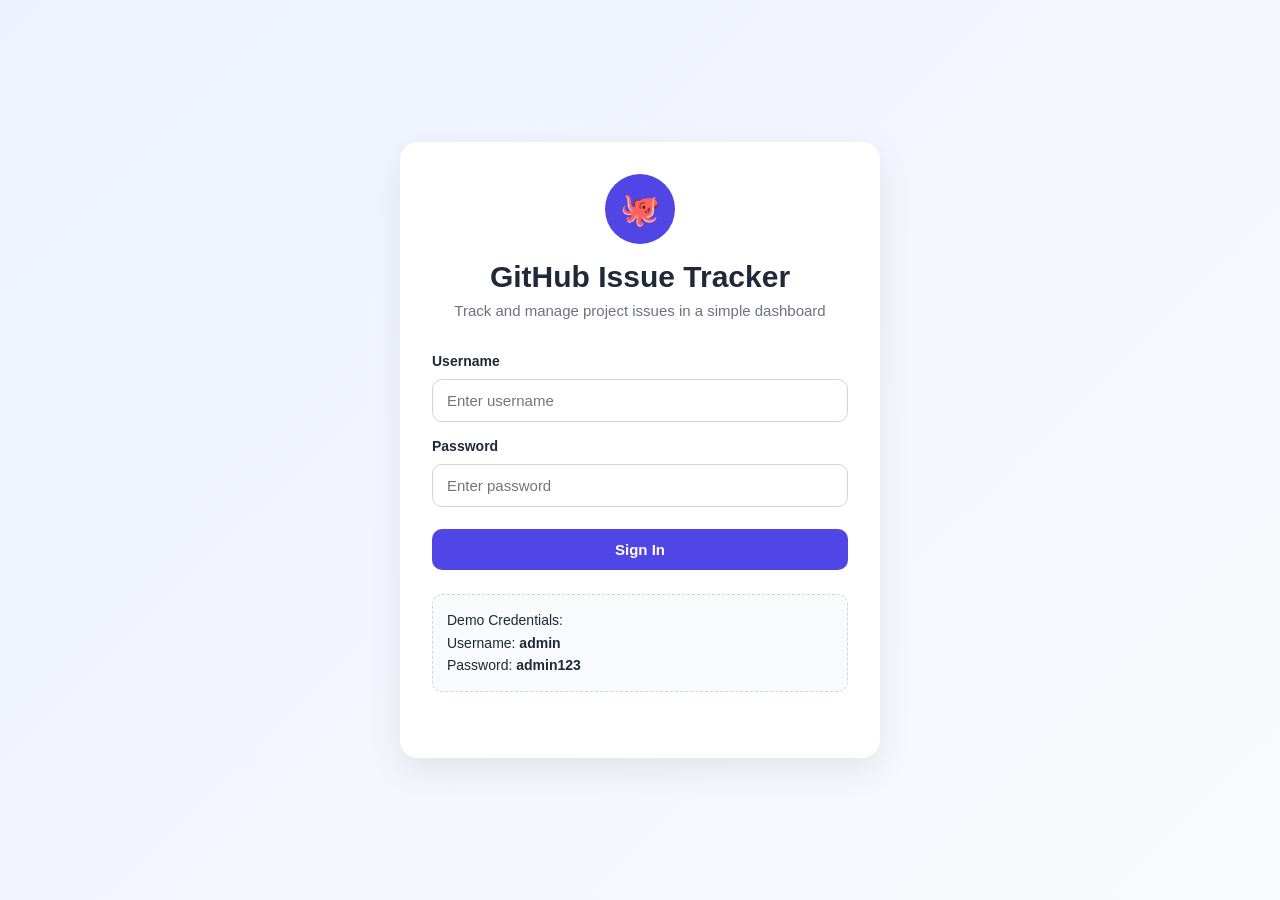
==== tracker.html @ 428ace4f "update with code and UI" ====
<!DOCTYPE html>
<html lang="en">
<head>
  <meta charset="UTF-8" />
  <meta name="viewport" content="width=device-width, initial-scale=1.0" />
  <title>GitHub Issue Tracker</title>
  <link rel="stylesheet" href="./style.css" />
</head>
<body class="tracker-body">
  <header class="navbar">
    <div class="logo-area">
      <div class="logo-icon">🐙</div>
      <div>
        <h2>GitHub Issue Tracker</h2>
        <p>Programming Hero Assignment</p>
      </div>
    </div>

    <div class="nav-right">
      <div class="search-box">
        <input type="text" id="searchInput" placeholder="Search issues..." />
        <button id="searchBtn" class="btn-primary">Search</button>
      </div>
      <button id="logoutBtn" class="btn-outline">Logout</button>
    </div>
  </header>

  <main class="container">
    <section class="tab-section">
      <div class="tabs">
        <button class="tab-btn active" id="allBtn">All</button>
        <button class="tab-btn" id="openBtn">Open</button>
        <button class="tab-btn" id="closedBtn">Closed</button>
      </div>

      <div class="issue-summary">
        <div class="summary-left">
          <span class="summary-icon">📌</span>
          <span id="issueCount">0 issues</span>
          <span class="summary-text">currently shown in the dashboard</span>
        </div>

        <div class="summary-right">
          <span class="marker open-marker"></span> Open
          <span class="marker closed-marker"></span> Closed
        </div>
      </div>
    </section>

    <section>
      <div id="spinner" class="spinner hidden"></div>
      <div id="issuesContainer" class="issues-grid"></div>
      <p id="emptyMessage" class="empty-message hidden">No issues found.</p>
    </section>
  </main>

  <!-- Modal -->
  <div id="issueModal" class="modal hidden">
    <div class="modal-overlay" id="modalOverlay"></div>
    <div class="modal-content">
      <button id="closeModalBtn" class="modal-close">&times;</button>
      <div id="modalBody"></div>
    </div>
  </div>

  <script src="./script/tracker.js"></script>
</body>
</html>
---- style.css ----
* {
  margin: 0;
  padding: 0;
  box-sizing: border-box;
}

body {
  font-family: Arial, sans-serif;
  background: #f4f7fb;
  color: #1f2937;
}

/* Login Page */
.login-body {
  min-height: 100vh;
  display: flex;
  justify-content: center;
  align-items: center;
  background: linear-gradient(135deg, #eef2ff, #f8fafc);
  padding: 20px;
}

.login-page {
  width: 100%;
  max-width: 480px;
}

.login-card {
  background: #ffffff;
  padding: 32px;
  border-radius: 18px;
  box-shadow: 0 12px 35px rgba(0, 0, 0, 0.08);
}

.brand-box {
  text-align: center;
  margin-bottom: 28px;
}

.brand-icon {
  width: 70px;
  height: 70px;
  margin: 0 auto 16px;
  border-radius: 50%;
  background: #4f46e5;
  color: white;
  display: flex;
  align-items: center;
  justify-content: center;
  font-size: 32px;
}

.brand-box h1 {
  font-size: 30px;
  margin-bottom: 8px;
}

.brand-box p {
  color: #6b7280;
  font-size: 15px;
}

.login-form {
  display: flex;
  flex-direction: column;
  gap: 10px;
}

.login-form label {
  font-size: 14px;
  font-weight: 600;
  margin-top: 6px;
}

.login-form input {
  padding: 12px 14px;
  border: 1px solid #d1d5db;
  border-radius: 10px;
  font-size: 15px;
  outline: none;
}

.login-form input:focus {
  border-color: #4f46e5;
}

.btn-primary,
.btn-outline,
.tab-btn {
  cursor: pointer;
  border: none;
  transition: 0.3s;
}

.btn-primary {
  margin-top: 12px;
  padding: 12px 16px;
  background: #4f46e5;
  color: white;
  border-radius: 10px;
  font-size: 15px;
  font-weight: 600;
}

.btn-primary:hover {
  background: #4338ca;
}

.btn-outline {
  padding: 10px 16px;
  border: 1px solid #d1d5db;
  background: white;
  border-radius: 10px;
  font-weight: 600;
}

.btn-outline:hover {
  background: #f3f4f6;
}

.demo-text {
  margin-top: 14px;
  background: #f9fafb;
  border: 1px dashed #cbd5e1;
  padding: 14px;
  border-radius: 10px;
  font-size: 14px;
  line-height: 1.6;
}

.error-text {
  color: #dc2626;
  font-size: 14px;
  min-height: 20px;
  margin-top: 4px;
}

/* Tracker Page */
.tracker-body {
  min-height: 100vh;
}

.navbar {
  background: white;
  border-bottom: 1px solid #e5e7eb;
  padding: 18px 5%;
  display: flex;
  justify-content: space-between;
  align-items: center;
  gap: 20px;
  flex-wrap: wrap;
}

.logo-area {
  display: flex;
  align-items: center;
  gap: 14px;
}

.logo-icon {
  width: 52px;
  height: 52px;
  border-radius: 12px;
  background: #4f46e5;
  color: white;
  display: flex;
  justify-content: center;
  align-items: center;
  font-size: 24px;
}

.logo-area h2 {
  font-size: 22px;
  margin-bottom: 4px;
}

.logo-area p {
  font-size: 13px;
  color: #6b7280;
}

.nav-right {
  display: flex;
  gap: 12px;
  align-items: center;
  flex-wrap: wrap;
}

.search-box {
  display: flex;
  gap: 10px;
  flex-wrap: wrap;
}

.search-box input {
  min-width: 240px;
  padding: 11px 14px;
  border: 1px solid #d1d5db;
  border-radius: 10px;
  outline: none;
}

.container {
  width: 90%;
  max-width: 1320px;
  margin: 28px auto;
}

.tab-section {
  background: white;
  border-radius: 18px;
  padding: 22px;
  margin-bottom: 24px;
  box-shadow: 0 8px 25px rgba(0, 0, 0, 0.04);
}

.tabs {
  display: flex;
  gap: 12px;
  flex-wrap: wrap;
  margin-bottom: 18px;
}

.tab-btn {
  padding: 10px 20px;
  border-radius: 999px;
  background: #e5e7eb;
  color: #111827;
  font-weight: 600;
}

.tab-btn.active {
  background: #4f46e5;
  color: white;
}

.issue-summary {
  display: flex;
  justify-content: space-between;
  align-items: center;
  gap: 15px;
  flex-wrap: wrap;
  border-top: 1px solid #eef2f7;
  padding-top: 14px;
}

.summary-left,
.summary-right {
  display: flex;
  align-items: center;
  gap: 10px;
  flex-wrap: wrap;
}

.summary-text {
  color: #6b7280;
}

.marker {
  width: 14px;
  height: 14px;
  border-radius: 50%;
  display: inline-block;
  margin-left: 8px;
}

.open-marker {
  background: #16a34a;
}

.closed-marker {
  background: #7c3aed;
}

.issues-grid {
  display: grid;
  grid-template-columns: repeat(4, 1fr);
  gap: 20px;
}

.issue-card {
  background: white;
  border-radius: 16px;
  padding: 18px;
  box-shadow: 0 8px 22px rgba(0, 0, 0, 0.05);
  cursor: pointer;
  transition: 0.3s;
  border-top: 5px solid transparent;
}

.issue-card:hover {
  transform: translateY(-4px);
}

.issue-card.open {
  border-top-color: #16a34a;
}

.issue-card.closed {
  border-top-color: #7c3aed;
}

.issue-card h3 {
  font-size: 18px;
  margin-bottom: 10px;
  line-height: 1.4;
}

.issue-card p {
  font-size: 14px;
  color: #4b5563;
  margin-bottom: 10px;
  line-height: 1.5;
}

.issue-meta {
  display: flex;
  flex-direction: column;
  gap: 8px;
  font-size: 13px;
}

.badge-row {
  display: flex;
  flex-wrap: wrap;
  gap: 8px;
  margin-top: 10px;
}

.badge {
  padding: 6px 10px;
  border-radius: 999px;
  font-size: 12px;
  background: #eef2ff;
  color: #4338ca;
}

.status-badge-open {
  background: #dcfce7;
  color: #166534;
}

.status-badge-closed {
  background: #f3e8ff;
  color: #6b21a8;
}

.spinner {
  width: 48px;
  height: 48px;
  border: 5px solid #dbeafe;
  border-top: 5px solid #4f46e5;
  border-radius: 50%;
  animation: spin 1s linear infinite;
  margin: 30px auto;
}

@keyframes spin {
  100% {
    transform: rotate(360deg);
  }
}

.hidden {
  display: none;
}

.empty-message {
  text-align: center;
  font-size: 18px;
  color: #6b7280;
  margin-top: 30px;
}

/* Modal */
.modal {
  position: fixed;
  inset: 0;
  z-index: 999;
}

.modal-overlay {
  position: absolute;
  inset: 0;
  background: rgba(15, 23, 42, 0.5);
}

.modal-content {
  position: relative;
  width: 90%;
  max-width: 700px;
  background: white;
  border-radius: 18px;
  padding: 28px;
  margin: 70px auto;
  z-index: 2;
  box-shadow: 0 15px 40px rgba(0, 0, 0, 0.15);
}

.modal-close {
  position: absolute;
  top: 14px;
  right: 16px;
  background: transparent;
  border: none;
  font-size: 30px;
  cursor: pointer;
}

.modal-title {
  font-size: 28px;
  margin-bottom: 14px;
}

.modal-description {
  color: #4b5563;
  line-height: 1.7;
  margin-bottom: 18px;
}

.modal-grid {
  display: grid;
  grid-template-columns: 1fr 1fr;
  gap: 14px;
}

.modal-info {
  background: #f8fafc;
  padding: 12px;
  border-radius: 12px;
}

.modal-info strong {
  display: block;
  margin-bottom: 6px;
}

/* Responsive */
@media (max-width: 1100px) {
  .issues-grid {
    grid-template-columns: repeat(2, 1fr);
  }
}

@media (max-width: 768px) {
  .navbar {
    padding: 16px 20px;
  }

  .container {
    width: 92%;
  }

  .search-box input {
    min-width: 100%;
  }

  .modal-grid {
    grid-template-columns: 1fr;
  }
}

@media (max-width: 576px) {
  .issues-grid {
    grid-template-columns: 1fr;
  }

  .login-card {
    padding: 22px;
  }

  .brand-box h1 {
    font-size: 24px;
  }

  .logo-area h2 {
    font-size: 18px;
  }

  .modal-content {
    padding: 22px 18px;
    margin-top: 40px;
  }

  .modal-title {
    font-size: 22px;
  }
}
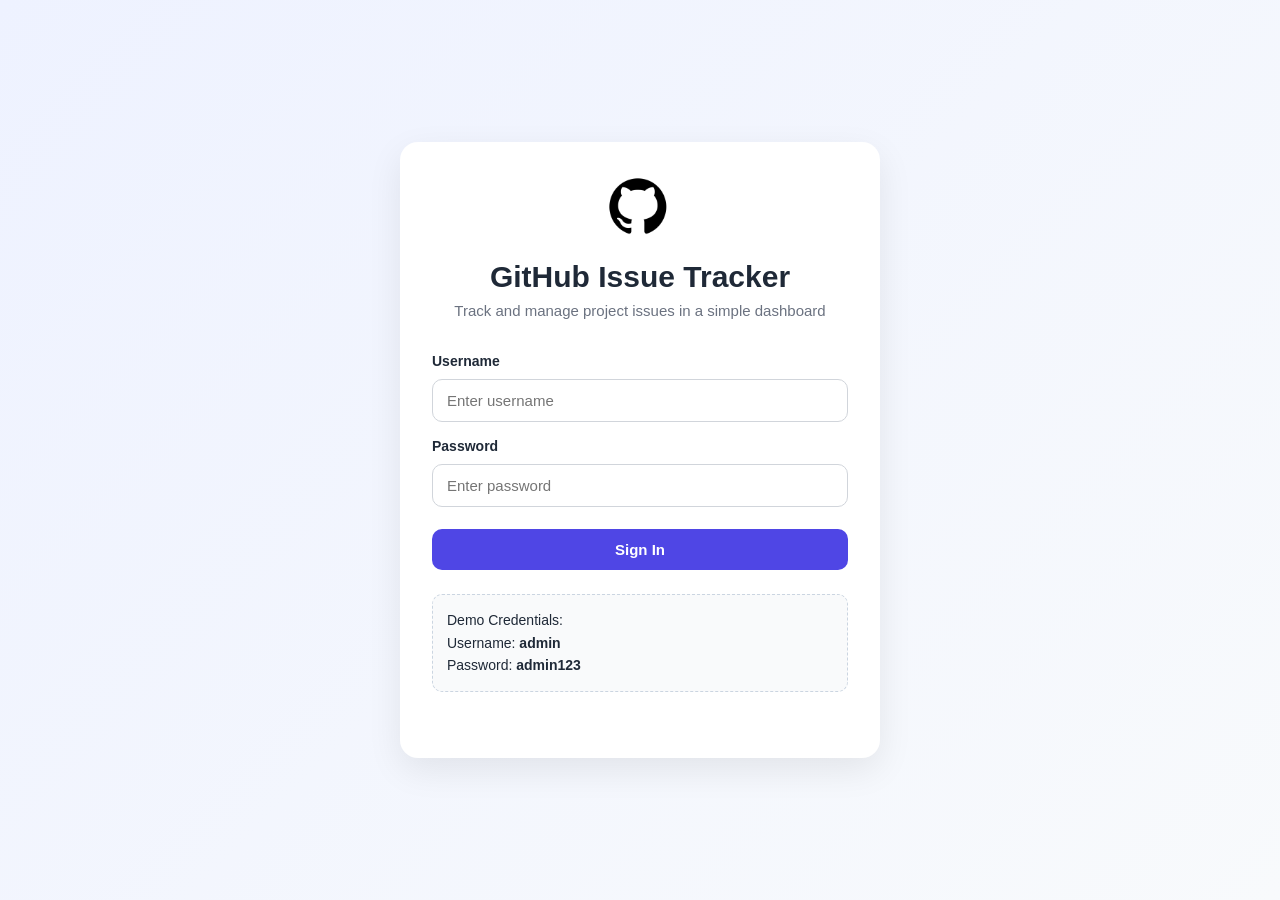
==== commit ddb733bc: "add logo icon" ====
--- a/tracker.html
+++ b/tracker.html
@@ -9,7 +9,7 @@
 <body class="tracker-body">
   <header class="navbar">
     <div class="logo-area">
-      <div class="logo-icon">🐙</div>
+      <img src="./assets/images/github_PNG40.png" alt="GitHub Logo" class="logo-icon">
       <div>
         <h2>GitHub Issue Tracker</h2>
         <p>Programming Hero Assignment</p>
--- a/style.css
+++ b/style.css
@@ -42,7 +42,7 @@
   height: 70px;
   margin: 0 auto 16px;
   border-radius: 50%;
-  background: #4f46e5;
+  /* background: #4f46e5; */
   color: white;
   display: flex;
   align-items: center;
@@ -161,7 +161,7 @@
   width: 52px;
   height: 52px;
   border-radius: 12px;
-  background: #4f46e5;
+  /* background: #4f46e5; */
   color: white;
   display: flex;
   justify-content: center;
